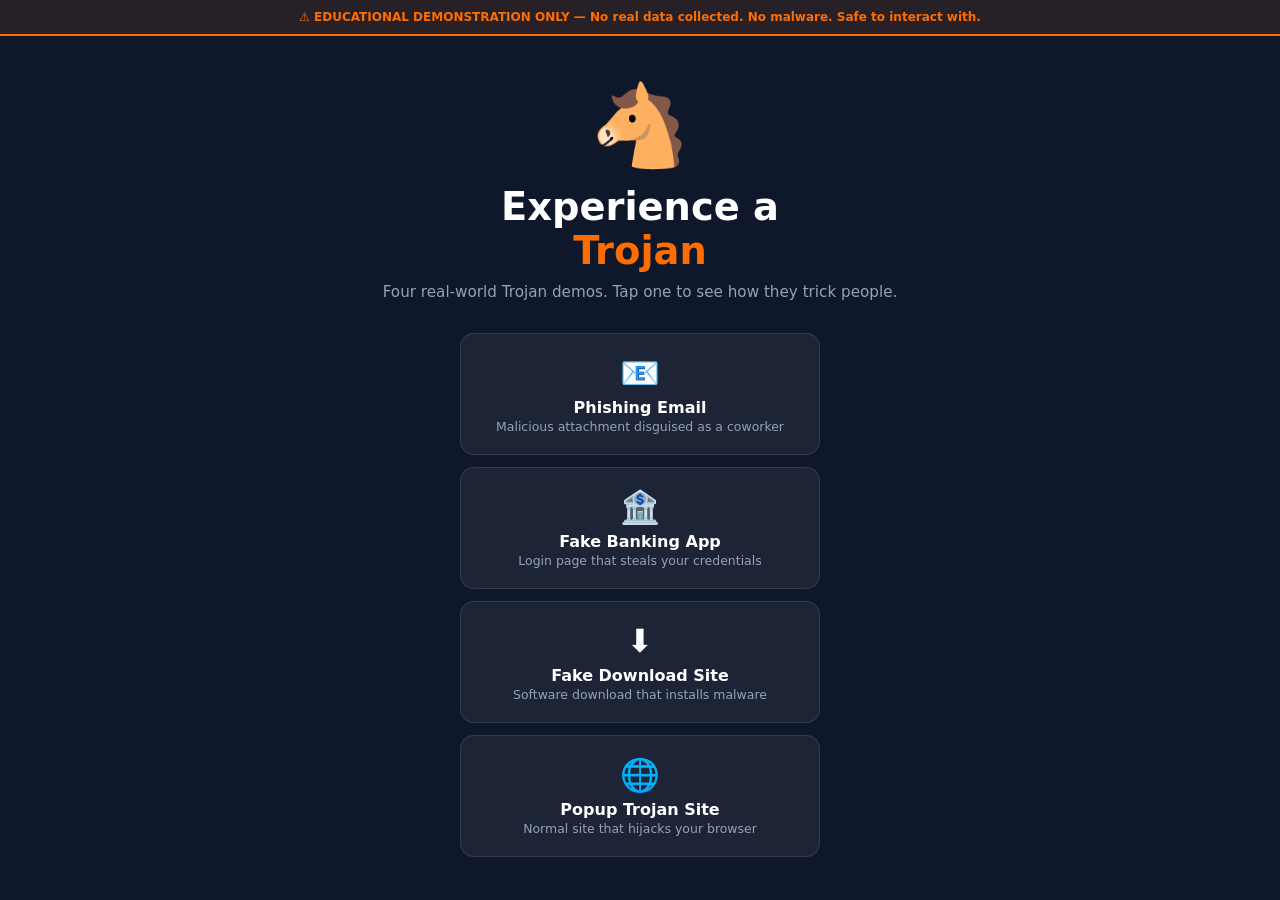
==== index.html @ 8a2b6603 "Main files uploaded" ====
<!DOCTYPE html>
<html lang="en">
<head>
  <meta charset="UTF-8">
  <meta name="viewport" content="width=device-width, initial-scale=1.0">
  <title>Trojan Demo — Experience How They Work</title>
  <link rel="stylesheet" href="style.css">
</head>
<body class="landing">

  <div class="disclaimer-bar">
    ⚠ EDUCATIONAL DEMONSTRATION ONLY — No real data collected. No malware. Safe to interact with.
  </div>

  <div class="landing-wrap">
    <div class="horse-big">🐴</div>
    <h1>Experience a<br><span class="accent">Trojan</span></h1>
    <p class="landing-sub">Four real-world Trojan demos. Tap one to see how they trick people.</p>

    <div class="demo-cards">
      <a href="email.html" class="demo-card">
        <span class="demo-icon">📧</span>
        <span class="demo-title">Phishing Email</span>
        <span class="demo-desc">Malicious attachment disguised as a coworker</span>
      </a>
      <a href="banking.html" class="demo-card">
        <span class="demo-icon">🏦</span>
        <span class="demo-title">Fake Banking App</span>
        <span class="demo-desc">Login page that steals your credentials</span>
      </a>
      <a href="download.html" class="demo-card">
        <span class="demo-icon">⬇️</span>
        <span class="demo-title">Fake Download Site</span>
        <span class="demo-desc">Software download that installs malware</span>
      </a>
      <a href="popups.html" class="demo-card">
        <span class="demo-icon">🌐</span>
        <span class="demo-title">Popup Trojan Site</span>
        <span class="demo-desc">Normal site that hijacks your browser</span>
      </a>
    </div>
  </div>

</body>
</html>
---- style.css ----
/* ===== RESET ===== */
*, *::before, *::after { box-sizing: border-box; margin: 0; padding: 0; }

:root {
  --bg: #f5f6fa;
  --surface: #fff;
  --surface-2: #f0f1f5;
  --border: #dde0e8;
  --text: #1a1d26;
  --dim: #6b7280;
  --accent: #ff6d00;
  --red: #dc2626;
  --green: #16a34a;
  --blue: #2563eb;
  --font: -apple-system, 'SF Pro', 'Segoe UI', system-ui, sans-serif;
  --mono: 'SF Mono', 'Cascadia Code', 'Consolas', monospace;
}

html, body {
  min-height: 100vh;
  font-family: var(--font);
  background: var(--bg);
  color: var(--text);
  -webkit-tap-highlight-color: transparent;
}

/* ===== DISCLAIMER ===== */
.disclaimer-bar {
  background: #fef3c7;
  border-bottom: 2px solid #f59e0b;
  padding: 10px 16px;
  font-size: 0.75rem;
  font-weight: 600;
  color: #92400e;
  text-align: center;
  position: sticky;
  top: 0;
  z-index: 1000;
}

/* ==============================
   LANDING PAGE
   ============================== */
.landing {
  background: #0f172a;
  display: flex;
  flex-direction: column;
}

.landing .disclaimer-bar {
  background: rgba(255, 109, 0, 0.1);
  border-bottom-color: var(--accent);
  color: var(--accent);
}

.landing-wrap {
  flex: 1;
  display: flex;
  flex-direction: column;
  align-items: center;
  justify-content: center;
  padding: 32px 20px;
  text-align: center;
}

.horse-big {
  font-size: 5rem;
  margin-bottom: 12px;
  animation: bounce 2s ease-in-out infinite;
}

@keyframes bounce {
  0%, 100% { transform: translateY(0); }
  50% { transform: translateY(-12px); }
}

.landing-wrap h1 {
  font-size: 2.4rem;
  font-weight: 800;
  color: #fff;
  line-height: 1.15;
}

.accent { color: var(--accent); }

.landing-sub {
  color: #94a3b8;
  font-size: 0.95rem;
  margin-top: 10px;
}

.demo-cards {
  display: flex;
  flex-direction: column;
  gap: 12px;
  margin-top: 32px;
  width: 100%;
  max-width: 360px;
}

.demo-card {
  display: flex;
  flex-direction: column;
  align-items: center;
  background: rgba(255, 255, 255, 0.06);
  border: 1px solid rgba(255, 255, 255, 0.1);
  border-radius: 14px;
  padding: 20px;
  text-decoration: none;
  color: #fff;
  transition: background 0.2s, border-color 0.2s, transform 0.15s;
}

.demo-card:active {
  transform: scale(0.97);
}

.demo-card:hover {
  background: rgba(255, 255, 255, 0.1);
  border-color: var(--accent);
}

.demo-icon { font-size: 2rem; margin-bottom: 6px; }
.demo-title { font-size: 1rem; font-weight: 700; }
.demo-desc { font-size: 0.78rem; color: #94a3b8; margin-top: 2px; }

/* ==============================
   FAKE BANKING PAGE
   ============================== */
.banking-page {
  background: #e8ecf1;
}

.bank-wrap {
  max-width: 420px;
  margin: 0 auto;
  padding: 0 16px;
}

.bank-header {
  display: flex;
  justify-content: space-between;
  align-items: center;
  padding: 16px 0;
  border-bottom: 1px solid var(--border);
  margin-bottom: 24px;
}

.bank-logo {
  font-size: 1.1rem;
  font-weight: 800;
  color: var(--blue);
}

.bank-nav {
  display: flex;
  gap: 16px;
  font-size: 0.8rem;
  color: var(--dim);
}

.bank-login-card {
  background: var(--surface);
  border: 1px solid var(--border);
  border-radius: 14px;
  padding: 28px 24px;
  box-shadow: 0 4px 20px rgba(0,0,0,0.06);
}

.bank-login-card h2 {
  font-size: 1.3rem;
  margin-bottom: 4px;
}

.bank-sub {
  color: var(--dim);
  font-size: 0.85rem;
  margin-bottom: 20px;
}

.bank-login-card label {
  display: block;
  font-size: 0.8rem;
  font-weight: 600;
  color: var(--dim);
  margin-bottom: 14px;
}

.bank-login-card input {
  display: block;
  width: 100%;
  margin-top: 6px;
  padding: 12px 14px;
  border: 1px solid var(--border);
  border-radius: 8px;
  font-size: 0.95rem;
  font-family: var(--font);
  outline: none;
  transition: border-color 0.2s;
}

.bank-login-card input:focus {
  border-color: var(--blue);
}

.bank-btn {
  display: block;
  width: 100%;
  margin-top: 8px;
  padding: 14px;
  background: var(--blue);
  color: #fff;
  border: none;
  border-radius: 8px;
  font-size: 1rem;
  font-weight: 700;
  cursor: pointer;
  transition: background 0.15s;
}

.bank-btn:active {
  background: #1d4ed8;
}

.bank-footer-links {
  display: flex;
  justify-content: space-between;
  margin-top: 16px;
  font-size: 0.8rem;
  color: var(--blue);
}

.bank-real-footer {
  text-align: center;
  padding: 24px 0;
  font-size: 0.7rem;
  color: var(--dim);
}

/* ==============================
   FAKE DOWNLOAD PAGE
   ============================== */
.download-page {
  background: #f8f9fc;
}

.dl-wrap {
  max-width: 520px;
  margin: 0 auto;
  padding: 0 16px;
}

.dl-header {
  display: flex;
  justify-content: space-between;
  align-items: center;
  padding: 16px 0;
  border-bottom: 1px solid var(--border);
}

.dl-logo {
  font-size: 1.1rem;
  font-weight: 800;
}

.dl-logo span { color: var(--blue); }

.dl-nav {
  display: flex;
  gap: 16px;
  font-size: 0.8rem;
  color: var(--dim);
}

.dl-product {
  display: flex;
  gap: 20px;
  padding: 24px 0;
  border-bottom: 1px solid var(--border);
}

.dl-product-icon { font-size: 4rem; flex-shrink: 0; }

.dl-product-info h1 {
  font-size: 1.4rem;
  line-height: 1.2;
}

.dl-version {
  font-size: 0.8rem;
  font-weight: 400;
  color: var(--dim);
}

.dl-meta {
  display: flex;
  gap: 12px;
  font-size: 0.78rem;
  color: var(--dim);
  margin-top: 6px;
  flex-wrap: wrap;
}

.dl-desc {
  font-size: 0.88rem;
  color: var(--dim);
  margin-top: 10px;
  line-height: 1.5;
}

.dl-specs {
  display: flex;
  gap: 16px;
  margin-top: 10px;
  font-size: 0.78rem;
  color: var(--dim);
}

.dl-reviews {
  padding: 20px 0;
  border-bottom: 1px solid var(--border);
}

.dl-reviews h3 {
  font-size: 0.95rem;
  margin-bottom: 12px;
}

.review {
  padding: 10px 0;
  border-bottom: 1px solid var(--surface-2);
}

.review:last-child { border-bottom: none; }

.review-stars { color: #f59e0b; font-size: 0.85rem; }
.review-text { font-size: 0.85rem; margin-top: 4px; }
.review-author { font-size: 0.75rem; color: var(--dim); margin-top: 2px; }

.dl-cta {
  padding: 24px 0;
  text-align: center;
}

.dl-download-btn {
  display: block;
  width: 100%;
  padding: 16px;
  background: var(--green);
  color: #fff;
  border: none;
  border-radius: 10px;
  font-size: 1.05rem;
  font-weight: 700;
  cursor: pointer;
  transition: background 0.15s;
}

.dl-download-btn:active { background: #15803d; }

.dl-notice {
  font-size: 0.75rem;
  color: var(--dim);
  margin-top: 8px;
}

.dl-footer {
  text-align: center;
  padding: 20px 0;
  font-size: 0.7rem;
  color: var(--dim);
}

/* Installer */
.installer {
  position: fixed;
  inset: 0;
  background: rgba(0,0,0,0.5);
  display: flex;
  align-items: center;
  justify-content: center;
  z-index: 500;
}

.installer-card {
  background: var(--surface);
  border-radius: 14px;
  padding: 24px;
  width: 90%;
  max-width: 380px;
  box-shadow: 0 20px 60px rgba(0,0,0,0.3);
}

.installer-title {
  font-size: 1rem;
  font-weight: 700;
  margin-bottom: 16px;
}

.installer-bar {
  background: var(--surface-2);
  border-radius: 6px;
  height: 10px;
  overflow: hidden;
}

.installer-fill {
  height: 100%;
  background: var(--blue);
  border-radius: 6px;
  width: 0%;
  transition: width 0.3s ease;
}

.installer-status {
  font-size: 0.8rem;
  color: var(--dim);
  margin-top: 8px;
}

.installer-log {
  margin-top: 14px;
  max-height: 200px;
  overflow-y: auto;
  font-family: var(--mono);
  font-size: 0.7rem;
  line-height: 1.7;
}

.install-log-line { padding: 2px 0; }
.install-log-line.warn { color: #d97706; }
.install-log-line.danger { color: var(--red); font-weight: 600; }

/* ==============================
   POPUP TROJAN PAGE
   ============================== */
.news-page {
  background: #fff;
}

.news-wrap {
  max-width: 600px;
  margin: 0 auto;
  padding: 0 16px;
}

.news-header {
  display: flex;
  justify-content: space-between;
  align-items: center;
  padding: 14px 0;
  border-bottom: 2px solid var(--text);
}

.news-logo {
  font-size: 1.2rem;
  font-weight: 900;
}

.news-logo span { color: var(--red); }

.news-nav {
  display: flex;
  gap: 14px;
  font-size: 0.8rem;
  font-weight: 600;
}

.news-hero {
  padding: 24px 0;
  border-bottom: 1px solid var(--border);
}

.news-hero-img {
  font-size: 4rem;
  margin-bottom: 10px;
}

.news-hero h1 {
  font-size: 1.5rem;
  line-height: 1.3;
}

.news-meta {
  font-size: 0.8rem;
  color: var(--dim);
  margin-top: 6px;
}

.news-body {
  padding: 20px 0;
  line-height: 1.7;
  font-size: 0.95rem;
}

.news-body p { margin-bottom: 16px; }

.news-footer {
  text-align: center;
  padding: 20px 0;
  font-size: 0.7rem;
  color: var(--dim);
  border-top: 1px solid var(--border);
}

/* Trojan Popups */
#popup-container {
  position: fixed;
  inset: 0;
  pointer-events: none;
  z-index: 900;
}

.trojan-popup {
  position: absolute;
  background: var(--surface);
  border: 2px solid var(--border);
  border-radius: 12px;
  padding: 18px;
  width: 280px;
  box-shadow: 0 12px 40px rgba(0,0,0,0.25);
  pointer-events: all;
  animation: popupSlide 0.3s ease;
  z-index: 901;
}

@keyframes popupSlide {
  from { opacity: 0; transform: scale(0.85) translateY(10px); }
  to { opacity: 1; transform: scale(1) translateY(0); }
}

.trojan-popup .popup-title {
  font-size: 0.95rem;
  font-weight: 800;
  margin-bottom: 6px;
}

.trojan-popup .popup-body {
  font-size: 0.82rem;
  color: var(--dim);
  line-height: 1.4;
  margin-bottom: 12px;
}

.trojan-popup .popup-btn {
  display: block;
  width: 100%;
  padding: 10px;
  border: none;
  border-radius: 8px;
  font-size: 0.85rem;
  font-weight: 700;
  cursor: pointer;
  color: #fff;
  margin-bottom: 8px;
}

.trojan-popup .popup-close {
  display: block;
  width: 100%;
  padding: 8px;
  border: 1px solid var(--border);
  border-radius: 8px;
  background: transparent;
  font-size: 0.8rem;
  color: var(--dim);
  cursor: pointer;
}

.popup-danger { border-color: var(--red); }
.popup-danger .popup-btn { background: var(--red); }

.popup-warning { border-color: #d97706; }
.popup-warning .popup-btn { background: #d97706; }

.popup-prize { border-color: var(--green); }
.popup-prize .popup-btn { background: var(--green); }

.popup-phish { border-color: var(--blue); }
.popup-phish .popup-btn { background: var(--blue); }

.popup-update { border-color: #6b21a8; }
.popup-update .popup-btn { background: #6b21a8; }

.trojan-popup.clicked {
  border-color: var(--red);
  opacity: 0.8;
}

/* ==============================
   REVEAL OVERLAY (all pages)
   ============================== */
.reveal-overlay {
  position: fixed;
  inset: 0;
  background: rgba(0, 0, 0, 0.85);
  display: flex;
  align-items: center;
  justify-content: center;
  z-index: 2000;
  padding: 20px;
  overflow-y: auto;
}

.reveal-card {
  background: var(--surface);
  border-radius: 16px;
  padding: 28px 24px;
  max-width: 420px;
  width: 100%;
  max-height: 90vh;
  overflow-y: auto;
  animation: revealIn 0.4s ease;
}

@keyframes revealIn {
  from { opacity: 0; transform: scale(0.9) translateY(20px); }
  to { opacity: 1; transform: scale(1) translateY(0); }
}

.reveal-icon {
  font-size: 3rem;
  text-align: center;
  margin-bottom: 8px;
}

.reveal-card h2 {
  font-size: 1.4rem;
  text-align: center;
  margin-bottom: 6px;
}

.reveal-sub {
  text-align: center;
  color: var(--dim);
  font-size: 0.85rem;
  margin-bottom: 20px;
}

.reveal-steps {
  margin-bottom: 20px;
}

.reveal-step {
  display: flex;
  align-items: flex-start;
  gap: 10px;
  padding: 10px 0;
  border-bottom: 1px solid var(--surface-2);
  font-size: 0.85rem;
}

.reveal-step:last-child { border-bottom: none; }

.step-num {
  flex-shrink: 0;
  width: 24px;
  height: 24px;
  background: var(--accent);
  color: #fff;
  border-radius: 50%;
  display: flex;
  align-items: center;
  justify-content: center;
  font-size: 0.75rem;
  font-weight: 800;
}

.reveal-data {
  background: #0f172a;
  border-radius: 10px;
  padding: 14px;
  margin-bottom: 16px;
  font-family: var(--mono);
  font-size: 0.75rem;
  line-height: 1.7;
  color: #94a3b8;
}

.data-label {
  color: var(--dim);
  font-family: var(--font);
  font-size: 0.75rem;
  font-weight: 600;
  margin-bottom: 6px;
}

.data-row {
  display: flex;
  gap: 8px;
  padding: 2px 0;
}

.data-row .data-label {
  color: #64748b;
  white-space: nowrap;
}

.data-row .data-val {
  color: #e2e8f0;
  word-break: break-all;
}

.reveal-tip {
  background: #f0fdf4;
  border: 1px solid #bbf7d0;
  border-radius: 10px;
  padding: 14px;
  font-size: 0.82rem;
  line-height: 1.5;
  margin-bottom: 16px;
}

.reveal-tip strong { color: var(--green); }

.reveal-back {
  display: block;
  text-align: center;
  color: var(--dim);
  text-decoration: none;
  font-size: 0.9rem;
  padding: 10px;
}

.reveal-back:hover { color: var(--text); }

/* ==============================
   EMAIL PHISHING PAGE
   ============================== */
.email-page {
  background: #f3f4f6;
}

.email-client-header {
  display: flex;
  justify-content: space-between;
  align-items: center;
  padding: 14px 16px;
  background: var(--surface);
  border-bottom: 1px solid var(--border);
}

.email-client-logo {
  font-size: 1.1rem;
  font-weight: 800;
}

.email-compose {
  font-size: 0.85rem;
  color: var(--blue);
  cursor: pointer;
}

.email-tabs {
  display: flex;
  gap: 0;
  background: var(--surface);
  border-bottom: 1px solid var(--border);
  padding: 0 16px;
}

.email-tab {
  padding: 12px 16px;
  font-size: 0.85rem;
  font-weight: 600;
  color: var(--dim);
  border-bottom: 2px solid transparent;
  cursor: pointer;
}

.email-tab.active {
  color: var(--blue);
  border-bottom-color: var(--blue);
}

.email-badge {
  background: var(--blue);
  color: #fff;
  font-size: 0.65rem;
  padding: 2px 6px;
  border-radius: 10px;
  margin-left: 4px;
}

.email-list {
  max-width: 600px;
  margin: 0 auto;
}

.email-item {
  display: flex;
  align-items: flex-start;
  gap: 12px;
  padding: 14px 16px;
  background: var(--surface);
  border-bottom: 1px solid var(--border);
  cursor: pointer;
  transition: background 0.15s;
}

.email-item:active {
  background: var(--surface-2);
}

.email-avatar {
  font-size: 1.6rem;
  flex-shrink: 0;
  width: 36px;
  text-align: center;
}

.email-item-body {
  flex: 1;
  min-width: 0;
}

.email-item-top {
  display: flex;
  justify-content: space-between;
  align-items: center;
  margin-bottom: 2px;
}

.email-from {
  font-size: 0.88rem;
  color: var(--text);
}

.email-from.bold { font-weight: 700; }

.email-time {
  font-size: 0.72rem;
  color: var(--dim);
  flex-shrink: 0;
}

.email-subject {
  font-size: 0.85rem;
  color: var(--text);
  white-space: nowrap;
  overflow: hidden;
  text-overflow: ellipsis;
}

.email-subject.bold { font-weight: 700; }

.email-preview {
  font-size: 0.78rem;
  color: var(--dim);
  white-space: nowrap;
  overflow: hidden;
  text-overflow: ellipsis;
  margin-top: 2px;
}

/* Email Content View */
.email-content-view {
  max-width: 600px;
  margin: 0 auto;
  background: var(--surface);
  min-height: 100vh;
}

.email-back {
  font-size: 0.85rem;
  color: var(--blue);
  cursor: pointer;
}

.email-content-card {
  padding: 20px 16px;
}

.email-from-full {
  display: flex;
  align-items: center;
  gap: 12px;
  margin-bottom: 16px;
}

.email-avatar-big {
  font-size: 2.2rem;
}

.email-from-name {
  font-size: 1rem;
  font-weight: 700;
}

.email-from-addr {
  font-size: 0.78rem;
  color: var(--dim);
}

.email-date {
  margin-left: auto;
  font-size: 0.78rem;
  color: var(--dim);
}

.email-subject-full {
  font-size: 1.15rem;
  font-weight: 800;
  margin-bottom: 16px;
  line-height: 1.3;
}

.email-body-text {
  font-size: 0.9rem;
  line-height: 1.6;
  color: #374151;
  margin-bottom: 20px;
}

.email-attachment {
  display: flex;
  align-items: center;
  gap: 12px;
  background: var(--surface-2);
  border: 1px solid var(--border);
  border-radius: 10px;
  padding: 12px 14px;
  margin-top: 16px;
}

.attach-icon {
  font-size: 1.6rem;
  flex-shrink: 0;
}

.attach-info {
  flex: 1;
  min-width: 0;
}

.attach-name {
  font-size: 0.85rem;
  font-weight: 600;
  white-space: nowrap;
  overflow: hidden;
  text-overflow: ellipsis;
}

.attach-size {
  font-size: 0.72rem;
  color: var(--dim);
}

.attach-action {
  background: var(--blue);
  color: #fff;
  border: none;
  padding: 8px 16px;
  border-radius: 8px;
  font-size: 0.8rem;
  font-weight: 700;
  cursor: pointer;
  flex-shrink: 0;
  transition: background 0.15s;
}

.attach-action:active {
  background: #1d4ed8;
}

/* Reveal flags */
.reveal-flag {
  font-size: 0.78rem;
  padding: 5px 0;
  border-bottom: 1px solid var(--surface-2);
  color: #e2e8f0;
  line-height: 1.4;
}

.reveal-flag:last-child {
  border-bottom: none;
}
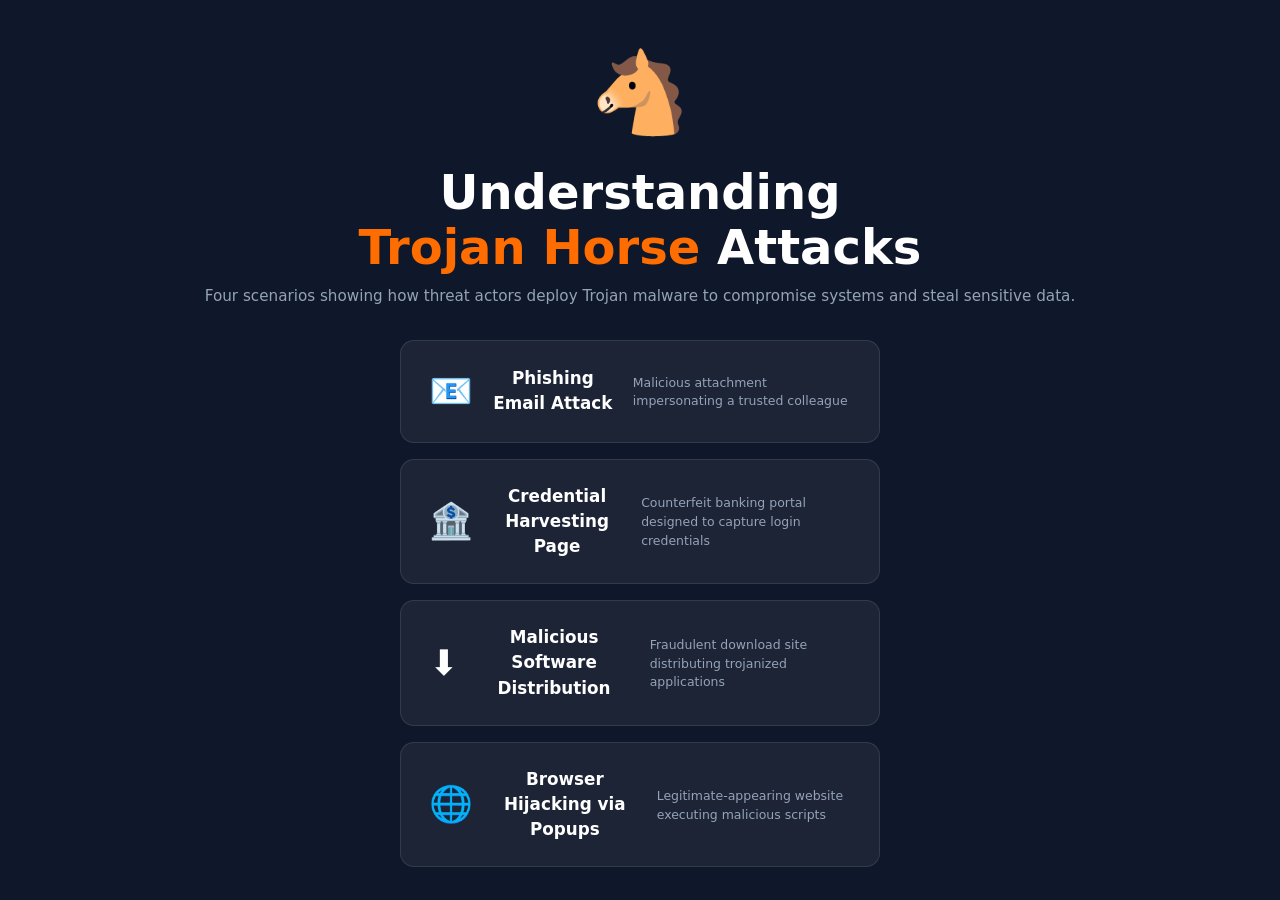
==== commit d0493869: "Add files via upload" ====
--- a/index.html
+++ b/index.html
@@ -3,40 +3,36 @@
 <head>
   <meta charset="UTF-8">
   <meta name="viewport" content="width=device-width, initial-scale=1.0">
-  <title>Trojan Demo — Experience How They Work</title>
+  <title>Trojan Horse Attacks — How They Work</title>
   <link rel="stylesheet" href="style.css">
 </head>
 <body class="landing">
 
-  <div class="disclaimer-bar">
-    ⚠ EDUCATIONAL DEMONSTRATION ONLY — No real data collected. No malware. Safe to interact with.
-  </div>
-
   <div class="landing-wrap">
     <div class="horse-big">🐴</div>
-    <h1>Experience a<br><span class="accent">Trojan</span></h1>
-    <p class="landing-sub">Four real-world Trojan demos. Tap one to see how they trick people.</p>
+    <h1>Understanding<br><span class="accent">Trojan Horse</span> Attacks</h1>
+    <p class="landing-sub">Four scenarios showing how threat actors deploy Trojan malware to compromise systems and steal sensitive data.</p>
 
     <div class="demo-cards">
       <a href="email.html" class="demo-card">
         <span class="demo-icon">📧</span>
-        <span class="demo-title">Phishing Email</span>
-        <span class="demo-desc">Malicious attachment disguised as a coworker</span>
+        <span class="demo-title">Phishing Email Attack</span>
+        <span class="demo-desc">Malicious attachment impersonating a trusted colleague</span>
       </a>
       <a href="banking.html" class="demo-card">
         <span class="demo-icon">🏦</span>
-        <span class="demo-title">Fake Banking App</span>
-        <span class="demo-desc">Login page that steals your credentials</span>
+        <span class="demo-title">Credential Harvesting Page</span>
+        <span class="demo-desc">Counterfeit banking portal designed to capture login credentials</span>
       </a>
       <a href="download.html" class="demo-card">
         <span class="demo-icon">⬇️</span>
-        <span class="demo-title">Fake Download Site</span>
-        <span class="demo-desc">Software download that installs malware</span>
+        <span class="demo-title">Malicious Software Distribution</span>
+        <span class="demo-desc">Fraudulent download site distributing trojanized applications</span>
       </a>
       <a href="popups.html" class="demo-card">
         <span class="demo-icon">🌐</span>
-        <span class="demo-title">Popup Trojan Site</span>
-        <span class="demo-desc">Normal site that hijacks your browser</span>
+        <span class="demo-title">Browser Hijacking via Popups</span>
+        <span class="demo-desc">Legitimate-appearing website executing malicious scripts</span>
       </a>
     </div>
   </div>
--- a/style.css
+++ b/style.css
@@ -22,20 +22,7 @@
   background: var(--bg);
   color: var(--text);
   -webkit-tap-highlight-color: transparent;
-}
-
-/* ===== DISCLAIMER ===== */
-.disclaimer-bar {
-  background: #fef3c7;
-  border-bottom: 2px solid #f59e0b;
-  padding: 10px 16px;
-  font-size: 0.75rem;
-  font-weight: 600;
-  color: #92400e;
-  text-align: center;
-  position: sticky;
-  top: 0;
-  z-index: 1000;
+  line-height: 1.5;
 }
 
 /* ==============================
@@ -45,12 +32,6 @@
   background: #0f172a;
   display: flex;
   flex-direction: column;
-}
-
-.landing .disclaimer-bar {
-  background: rgba(255, 109, 0, 0.1);
-  border-bottom-color: var(--accent);
-  color: var(--accent);
 }
 
 .landing-wrap {
@@ -588,6 +569,85 @@
 }
 
 /* ==============================
+   HACK EFFECT (immersion layer)
+   ============================== */
+.hack-overlay {
+  position: fixed;
+  inset: 0;
+  background: rgba(220, 38, 38, 0.25);
+  z-index: 1500;
+  pointer-events: none;
+  animation: hackFlash 0.15s ease-in-out 6;
+  display: flex;
+  align-items: center;
+  justify-content: center;
+}
+
+.hack-overlay::after {
+  content: '';
+  position: absolute;
+  inset: 0;
+  border: 4px solid var(--red);
+  animation: hackBorder 0.4s ease-in-out 3;
+  pointer-events: none;
+}
+
+@keyframes hackFlash {
+  0%, 100% { opacity: 0; }
+  50% { opacity: 1; }
+}
+
+@keyframes hackBorder {
+  0%, 100% { opacity: 0; }
+  50% { opacity: 1; }
+}
+
+@keyframes hackShake {
+  0%, 100% { transform: translateX(0); }
+  10% { transform: translateX(-6px) rotate(-0.5deg); }
+  20% { transform: translateX(5px) rotate(0.4deg); }
+  30% { transform: translateX(-4px) rotate(-0.3deg); }
+  40% { transform: translateX(4px) rotate(0.3deg); }
+  50% { transform: translateX(-3px); }
+  60% { transform: translateX(2px); }
+  70% { transform: translateX(-1px); }
+}
+
+body.hack-shake {
+  animation: hackShake 0.5s ease-in-out;
+}
+
+.hack-status {
+  position: fixed;
+  bottom: 24px;
+  left: 50%;
+  transform: translateX(-50%);
+  background: rgba(15, 23, 42, 0.92);
+  color: var(--red);
+  font-family: var(--mono);
+  font-size: 0.8rem;
+  font-weight: 700;
+  padding: 10px 20px;
+  border-radius: 8px;
+  border: 1px solid var(--red);
+  z-index: 1600;
+  pointer-events: none;
+  animation: hackStatusIn 0.3s ease, hackStatusBlink 0.6s step-end infinite;
+  white-space: nowrap;
+  letter-spacing: 0.04em;
+}
+
+@keyframes hackStatusIn {
+  from { opacity: 0; transform: translateX(-50%) translateY(10px); }
+  to { opacity: 1; transform: translateX(-50%) translateY(0); }
+}
+
+@keyframes hackStatusBlink {
+  0%, 100% { opacity: 1; }
+  50% { opacity: 0.4; }
+}
+
+/* ==============================
    REVEAL OVERLAY (all pages)
    ============================== */
 .reveal-overlay {
@@ -598,7 +658,7 @@
   align-items: center;
   justify-content: center;
   z-index: 2000;
-  padding: 20px;
+  padding: 16px;
   overflow-y: auto;
 }
 
@@ -606,7 +666,7 @@
   background: var(--surface);
   border-radius: 16px;
   padding: 28px 24px;
-  max-width: 420px;
+  max-width: 480px;
   width: 100%;
   max-height: 90vh;
   overflow-y: auto;
@@ -963,9 +1023,24 @@
   background: #1d4ed8;
 }
 
+/* Reveal sections */
+.reveal-section {
+  margin-bottom: 16px;
+}
+
+.reveal-section-title {
+  font-size: 0.7rem;
+  font-weight: 700;
+  text-transform: uppercase;
+  letter-spacing: 0.08em;
+  color: var(--dim);
+  margin-bottom: 8px;
+}
+
 /* Reveal flags */
 .reveal-flag {
   font-size: 0.78rem;
+  font-family: var(--font);
   padding: 5px 0;
   border-bottom: 1px solid var(--surface-2);
   color: #e2e8f0;
@@ -975,3 +1050,50 @@
 .reveal-flag:last-child {
   border-bottom: none;
 }
+
+/* ==============================
+   LARGER SCREENS (laptop)
+   ============================== */
+@media (min-width: 768px) {
+  .landing-wrap h1 { font-size: 3rem; }
+  .demo-cards { max-width: 480px; gap: 16px; }
+  .demo-card { padding: 24px 28px; flex-direction: row; gap: 16px; }
+  .demo-icon { margin-bottom: 0; font-size: 2.2rem; }
+  .demo-title { font-size: 1.05rem; }
+  .demo-desc { text-align: left; }
+
+  .reveal-card {
+    max-width: 520px;
+    padding: 36px 32px;
+  }
+
+  .reveal-icon { font-size: 3.5rem; }
+  .reveal-card h2 { font-size: 1.6rem; }
+  .reveal-step { font-size: 0.9rem; }
+  .reveal-tip { font-size: 0.88rem; }
+
+  .bank-wrap { max-width: 480px; }
+  .dl-wrap { max-width: 580px; }
+  .installer-card { max-width: 440px; }
+}
+
+/* ==============================
+   SMALL SCREENS (phones)
+   ============================== */
+@media (max-width: 480px) {
+  .reveal-card {
+    padding: 22px 18px;
+    border-radius: 12px;
+  }
+
+  .reveal-icon { font-size: 2.5rem; }
+  .reveal-card h2 { font-size: 1.2rem; }
+  .reveal-step { font-size: 0.82rem; }
+  .reveal-data { font-size: 0.72rem; padding: 12px; }
+  .reveal-flag { font-size: 0.75rem; }
+  .reveal-tip { font-size: 0.8rem; padding: 12px; }
+
+  .bank-login-card { padding: 22px 18px; }
+  .dl-product { flex-direction: column; gap: 12px; }
+  .installer-card { padding: 18px; }
+}
